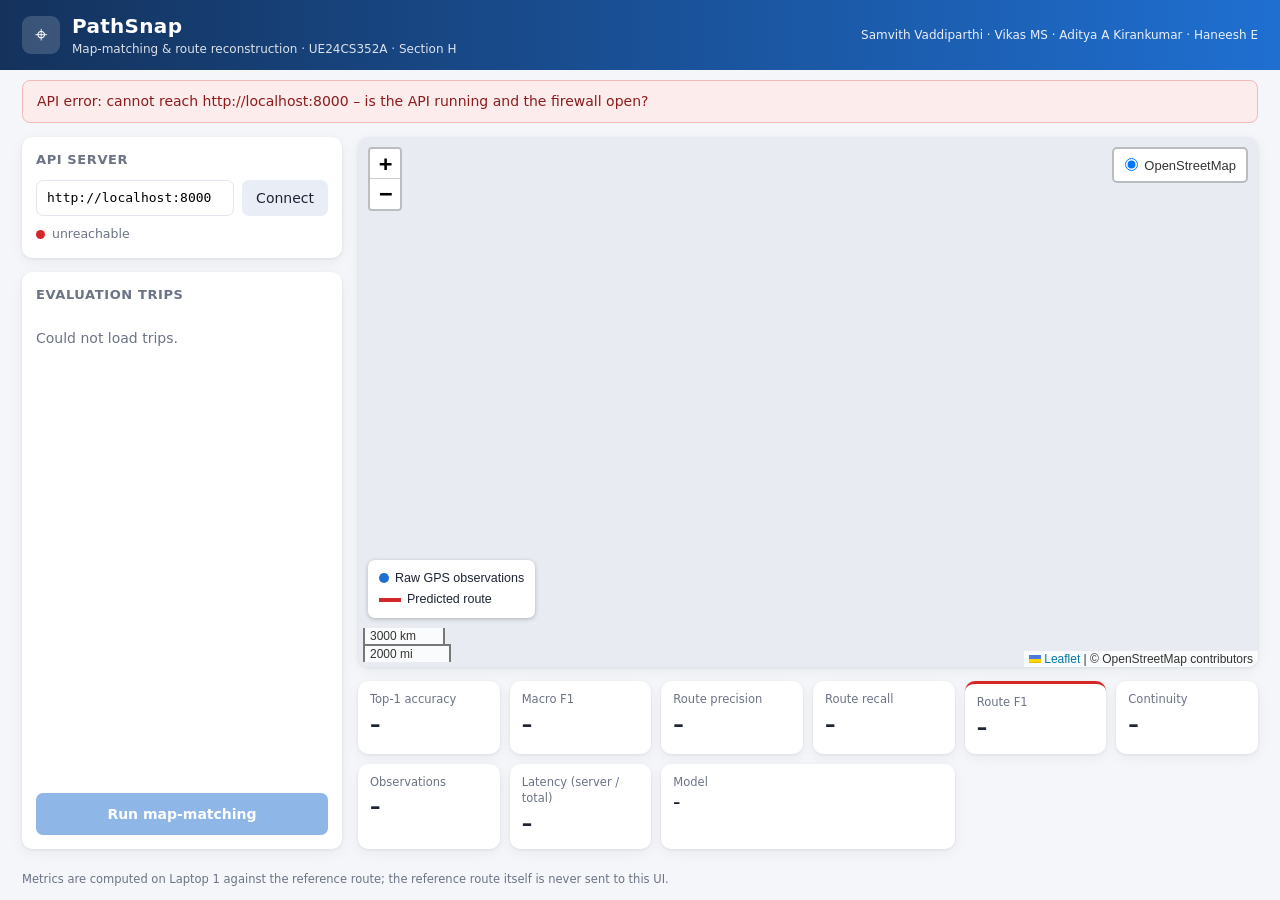
==== ui/index.html @ 96acb895 "Stages B2-B5: FastAPI backend, evaluator UI, deployment scripts, README, report skeleton - api/: /he" ====
<!DOCTYPE html>
<html lang="en">
<head>
  <meta charset="utf-8">
  <meta name="viewport" content="width=device-width, initial-scale=1">
  <title>PathSnap – Evaluator UI</title>
  <!-- Leaflet is bundled in ui/vendor so the UI works on a hotspot without internet (map tiles need internet). -->
  <link rel="stylesheet" href="vendor/leaflet/leaflet.css">
  <link rel="stylesheet" href="style.css">
</head>
<body>
<header>
  <div class="brand">
    <div class="logo">⌖</div>
    <div>
      <h1>PathSnap</h1>
      <p>Map-matching &amp; route reconstruction · UE24CS352A · Section H</p>
    </div>
  </div>
  <div class="team">Samvith Vaddiparthi · Vikas MS · Aditya A Kirankumar · Haneesh E</div>
</header>

<div id="banner" class="banner hidden" role="alert"></div>

<main>
  <aside>
    <section class="panel">
      <h2>API server</h2>
      <div class="api-row">
        <input id="apiUrl" type="text" spellcheck="false" placeholder="http://192.168.x.x:8000">
        <button id="connectBtn" class="secondary">Connect</button>
      </div>
      <div id="apiStatus" class="status"><span class="dot"></span><span class="txt">not connected</span></div>
    </section>

    <section class="panel grow">
      <h2>Evaluation trips <span id="tripCount" class="muted"></span></h2>
      <div id="tripList" class="trip-list"><p class="muted">Connect to the API to load trips.</p></div>
      <button id="runBtn" class="primary" disabled>Run map-matching</button>
    </section>
  </aside>

  <section class="content">
    <div class="map-wrap">
      <div id="map"></div>
      <div id="spinner" class="spinner hidden"><div class="ring"></div><span>Matching trip…</span></div>
    </div>

    <div class="metrics" id="metrics">
      <div class="metric"><span class="label">Top-1 accuracy</span><span class="value" id="m-top1">–</span></div>
      <div class="metric"><span class="label">Macro F1</span><span class="value" id="m-f1">–</span></div>
      <div class="metric"><span class="label">Route precision</span><span class="value" id="m-prec">–</span></div>
      <div class="metric"><span class="label">Route recall</span><span class="value" id="m-rec">–</span></div>
      <div class="metric accent"><span class="label">Route F1</span><span class="value" id="m-rf1">–</span></div>
      <div class="metric"><span class="label">Continuity</span><span class="value" id="m-cont">–</span></div>
      <div class="metric"><span class="label">Observations</span><span class="value" id="m-nobs">–</span></div>
      <div class="metric"><span class="label">Latency (server / total)</span><span class="value" id="m-lat">–</span></div>
      <div class="metric wide"><span class="label">Model</span><span class="value small" id="m-model">–</span></div>
    </div>
  </section>
</main>

<footer>Metrics are computed on Laptop 1 against the reference route; the reference route itself is never sent to this UI.</footer>

<script src="vendor/leaflet/leaflet.js"></script>
<script src="app.js"></script>
</body>
</html>
---- ui/vendor/leaflet/leaflet.css ----
/* required styles */

.leaflet-pane,
.leaflet-tile,
.leaflet-marker-icon,
.leaflet-marker-shadow,
.leaflet-tile-container,
.leaflet-pane > svg,
.leaflet-pane > canvas,
.leaflet-zoom-box,
.leaflet-image-layer,
.leaflet-layer {
	position: absolute;
	left: 0;
	top: 0;
	}
.leaflet-container {
	overflow: hidden;
	}
.leaflet-tile,
.leaflet-marker-icon,
.leaflet-marker-shadow {
	-webkit-user-select: none;
	   -moz-user-select: none;
	        user-select: none;
	  -webkit-user-drag: none;
	}
/* Prevents IE11 from highlighting tiles in blue */
.leaflet-tile::selection {
	background: transparent;
}
/* Safari renders non-retina tile on retina better with this, but Chrome is worse */
.leaflet-safari .leaflet-tile {
	image-rendering: -webkit-optimize-contrast;
	}
/* hack that prevents hw layers "stretching" when loading new tiles */
.leaflet-safari .leaflet-tile-container {
	width: 1600px;
	height: 1600px;
	-webkit-transform-origin: 0 0;
	}
.leaflet-marker-icon,
.leaflet-marker-shadow {
	display: block;
	}
/* .leaflet-container svg: reset svg max-width decleration shipped in Joomla! (joomla.org) 3.x */
/* .leaflet-container img: map is broken in FF if you have max-width: 100% on tiles */
.leaflet-container .leaflet-overlay-pane svg {
	max-width: none !important;
	max-height: none !important;
	}
.leaflet-container .leaflet-marker-pane img,
.leaflet-container .leaflet-shadow-pane img,
.leaflet-container .leaflet-tile-pane img,
.leaflet-container img.leaflet-image-layer,
.leaflet-container .leaflet-tile {
	max-width: none !important;
	max-height: none !important;
	width: auto;
	padding: 0;
	}

.leaflet-container img.leaflet-tile {
	/* See: https://bugs.chromium.org/p/chromium/issues/detail?id=600120 */
	mix-blend-mode: plus-lighter;
}

.leaflet-container.leaflet-touch-zoom {
	-ms-touch-action: pan-x pan-y;
	touch-action: pan-x pan-y;
	}
.leaflet-container.leaflet-touch-drag {
	-ms-touch-action: pinch-zoom;
	/* Fallback for FF which doesn't support pinch-zoom */
	touch-action: none;
	touch-action: pinch-zoom;
}
.leaflet-container.leaflet-touch-drag.leaflet-touch-zoom {
	-ms-touch-action: none;
	touch-action: none;
}
.leaflet-container {
	-webkit-tap-highlight-color: transparent;
}
.leaflet-container a {
	-webkit-tap-highlight-color: rgba(51, 181, 229, 0.4);
}
.leaflet-tile {
	filter: inherit;
	visibility: hidden;
	}
.leaflet-tile-loaded {
	visibility: inherit;
	}
.leaflet-zoom-box {
	width: 0;
	height: 0;
	-moz-box-sizing: border-box;
	     box-sizing: border-box;
	z-index: 800;
	}
/* workaround for https://bugzilla.mozilla.org/show_bug.cgi?id=888319 */
.leaflet-overlay-pane svg {
	-moz-user-select: none;
	}

.leaflet-pane         { z-index: 400; }

.leaflet-tile-pane    { z-index: 200; }
.leaflet-overlay-pane { z-index: 400; }
.leaflet-shadow-pane  { z-index: 500; }
.leaflet-marker-pane  { z-index: 600; }
.leaflet-tooltip-pane   { z-index: 650; }
.leaflet-popup-pane   { z-index: 700; }

.leaflet-map-pane canvas { z-index: 100; }
.leaflet-map-pane svg    { z-index: 200; }

.leaflet-vml-shape {
	width: 1px;
	height: 1px;
	}
.lvml {
	behavior: url(#default#VML);
	display: inline-block;
	position: absolute;
	}


/* control positioning */

.leaflet-control {
	position: relative;
	z-index: 800;
	pointer-events: visiblePainted; /* IE 9-10 doesn't have auto */
	pointer-events: auto;
	}
.leaflet-top,
.leaflet-bottom {
	position: absolute;
	z-index: 1000;
	pointer-events: none;
	}
.leaflet-top {
	top: 0;
	}
.leaflet-right {
	right: 0;
	}
.leaflet-bottom {
	bottom: 0;
	}
.leaflet-left {
	left: 0;
	}
.leaflet-control {
	float: left;
	clear: both;
	}
.leaflet-right .leaflet-control {
	float: right;
	}
.leaflet-top .leaflet-control {
	margin-top: 10px;
	}
.leaflet-bottom .leaflet-control {
	margin-bottom: 10px;
	}
.leaflet-left .leaflet-control {
	margin-left: 10px;
	}
.leaflet-right .leaflet-control {
	margin-right: 10px;
	}


/* zoom and fade animations */

.leaflet-fade-anim .leaflet-popup {
	opacity: 0;
	-webkit-transition: opacity 0.2s linear;
	   -moz-transition: opacity 0.2s linear;
	        transition: opacity 0.2s linear;
	}
.leaflet-fade-anim .leaflet-map-pane .leaflet-popup {
	opacity: 1;
	}
.leaflet-zoom-animated {
	-webkit-transform-origin: 0 0;
	    -ms-transform-origin: 0 0;
	        transform-origin: 0 0;
	}
svg.leaflet-zoom-animated {
	will-change: transform;
}

.leaflet-zoom-anim .leaflet-zoom-animated {
	-webkit-transition: -webkit-transform 0.25s cubic-bezier(0,0,0.25,1);
	   -moz-transition:    -moz-transform 0.25s cubic-bezier(0,0,0.25,1);
	        transition:         transform 0.25s cubic-bezier(0,0,0.25,1);
	}
.leaflet-zoom-anim .leaflet-tile,
.leaflet-pan-anim .leaflet-tile {
	-webkit-transition: none;
	   -moz-transition: none;
	        transition: none;
	}

.leaflet-zoom-anim .leaflet-zoom-hide {
	visibility: hidden;
	}


/* cursors */

.leaflet-interactive {
	cursor: pointer;
	}
.leaflet-grab {
	cursor: -webkit-grab;
	cursor:    -moz-grab;
	cursor:         grab;
	}
.leaflet-crosshair,
.leaflet-crosshair .leaflet-interactive {
	cursor: crosshair;
	}
.leaflet-popup-pane,
.leaflet-control {
	cursor: auto;
	}
.leaflet-dragging .leaflet-grab,
.leaflet-dragging .leaflet-grab .leaflet-interactive,
.leaflet-dragging .leaflet-marker-draggable {
	cursor: move;
	cursor: -webkit-grabbing;
	cursor:    -moz-grabbing;
	cursor:         grabbing;
	}

/* marker & overlays interactivity */
.leaflet-marker-icon,
.leaflet-marker-shadow,
.leaflet-image-layer,
.leaflet-pane > svg path,
.leaflet-tile-container {
	pointer-events: none;
	}

.leaflet-marker-icon.leaflet-interactive,
.leaflet-image-layer.leaflet-interactive,
.leaflet-pane > svg path.leaflet-interactive,
svg.leaflet-image-layer.leaflet-interactive path {
	pointer-events: visiblePainted; /* IE 9-10 doesn't have auto */
	pointer-events: auto;
	}

/* visual tweaks */

.leaflet-container {
	background: #ddd;
	outline-offset: 1px;
	}
.leaflet-container a {
	color: #0078A8;
	}
.leaflet-zoom-box {
	border: 2px dotted #38f;
	background: rgba(255,255,255,0.5);
	}


/* general typography */
.leaflet-container {
	font-family: "Helvetica Neue", Arial, Helvetica, sans-serif;
	font-size: 12px;
	font-size: 0.75rem;
	line-height: 1.5;
	}


/* general toolbar styles */

.leaflet-bar {
	box-shadow: 0 1px 5px rgba(0,0,0,0.65);
	border-radius: 4px;
	}
.leaflet-bar a {
	background-color: #fff;
	border-bottom: 1px solid #ccc;
	width: 26px;
	height: 26px;
	line-height: 26px;
	display: block;
	text-align: center;
	text-decoration: none;
	color: black;
	}
.leaflet-bar a,
.leaflet-control-layers-toggle {
	background-position: 50% 50%;
	background-repeat: no-repeat;
	display: block;
	}
.leaflet-bar a:hover,
.leaflet-bar a:focus {
	background-color: #f4f4f4;
	}
.leaflet-bar a:first-child {
	border-top-left-radius: 4px;
	border-top-right-radius: 4px;
	}
.leaflet-bar a:last-child {
	border-bottom-left-radius: 4px;
	border-bottom-right-radius: 4px;
	border-bottom: none;
	}
.leaflet-bar a.leaflet-disabled {
	cursor: default;
	background-color: #f4f4f4;
	color: #bbb;
	}

.leaflet-touch .leaflet-bar a {
	width: 30px;
	height: 30px;
	line-height: 30px;
	}
.leaflet-touch .leaflet-bar a:first-child {
	border-top-left-radius: 2px;
	border-top-right-radius: 2px;
	}
.leaflet-touch .leaflet-bar a:last-child {
	border-bottom-left-radius: 2px;
	border-bottom-right-radius: 2px;
	}

/* zoom control */

.leaflet-control-zoom-in,
.leaflet-control-zoom-out {
	font: bold 18px 'Lucida Console', Monaco, monospace;
	text-indent: 1px;
	}

.leaflet-touch .leaflet-control-zoom-in, .leaflet-touch .leaflet-control-zoom-out  {
	font-size: 22px;
	}


/* layers control */

.leaflet-control-layers {
	box-shadow: 0 1px 5px rgba(0,0,0,0.4);
	background: #fff;
	border-radius: 5px;
	}
.leaflet-control-layers-toggle {
	background-image: url(images/layers.png);
	width: 36px;
	height: 36px;
	}
.leaflet-retina .leaflet-control-layers-toggle {
	background-image: url(images/layers-2x.png);
	background-size: 26px 26px;
	}
.leaflet-touch .leaflet-control-layers-toggle {
	width: 44px;
	height: 44px;
	}
.leaflet-control-layers .leaflet-control-layers-list,
.leaflet-control-layers-expanded .leaflet-control-layers-toggle {
	display: none;
	}
.leaflet-control-layers-expanded .leaflet-control-layers-list {
	display: block;
	position: relative;
	}
.leaflet-control-layers-expanded {
	padding: 6px 10px 6px 6px;
	color: #333;
	background: #fff;
	}
.leaflet-control-layers-scrollbar {
	overflow-y: scroll;
	overflow-x: hidden;
	padding-right: 5px;
	}
.leaflet-control-layers-selector {
	margin-top: 2px;
	position: relative;
	top: 1px;
	}
.leaflet-control-layers label {
	display: block;
	font-size: 13px;
	font-size: 1.08333em;
	}
.leaflet-control-layers-separator {
	height: 0;
	border-top: 1px solid #ddd;
	margin: 5px -10px 5px -6px;
	}

/* Default icon URLs */
.leaflet-default-icon-path { /* used only in path-guessing heuristic, see L.Icon.Default */
	background-image: url(images/marker-icon.png);
	}


/* attribution and scale controls */

.leaflet-container .leaflet-control-attribution {
	background: #fff;
	background: rgba(255, 255, 255, 0.8);
	margin: 0;
	}
.leaflet-control-attribution,
.leaflet-control-scale-line {
	padding: 0 5px;
	color: #333;
	line-height: 1.4;
	}
.leaflet-control-attribution a {
	text-decoration: none;
	}
.leaflet-control-attribution a:hover,
.leaflet-control-attribution a:focus {
	text-decoration: underline;
	}
.leaflet-attribution-flag {
	display: inline !important;
	vertical-align: baseline !important;
	width: 1em;
	height: 0.6669em;
	}
.leaflet-left .leaflet-control-scale {
	margin-left: 5px;
	}
.leaflet-bottom .leaflet-control-scale {
	margin-bottom: 5px;
	}
.leaflet-control-scale-line {
	border: 2px solid #777;
	border-top: none;
	line-height: 1.1;
	padding: 2px 5px 1px;
	white-space: nowrap;
	-moz-box-sizing: border-box;
	     box-sizing: border-box;
	background: rgba(255, 255, 255, 0.8);
	text-shadow: 1px 1px #fff;
	}
.leaflet-control-scale-line:not(:first-child) {
	border-top: 2px solid #777;
	border-bottom: none;
	margin-top: -2px;
	}
.leaflet-control-scale-line:not(:first-child):not(:last-child) {
	border-bottom: 2px solid #777;
	}

.leaflet-touch .leaflet-control-attribution,
.leaflet-touch .leaflet-control-layers,
.leaflet-touch .leaflet-bar {
	box-shadow: none;
	}
.leaflet-touch .leaflet-control-layers,
.leaflet-touch .leaflet-bar {
	border: 2px solid rgba(0,0,0,0.2);
	background-clip: padding-box;
	}


/* popup */

.leaflet-popup {
	position: absolute;
	text-align: center;
	margin-bottom: 20px;
	}
.leaflet-popup-content-wrapper {
	padding: 1px;
	text-align: left;
	border-radius: 12px;
	}
.leaflet-popup-content {
	margin: 13px 24px 13px 20px;
	line-height: 1.3;
	font-size: 13px;
	font-size: 1.08333em;
	min-height: 1px;
	}
.leaflet-popup-content p {
	margin: 17px 0;
	margin: 1.3em 0;
	}
.leaflet-popup-tip-container {
	width: 40px;
	height: 20px;
	position: absolute;
	left: 50%;
	margin-top: -1px;
	margin-left: -20px;
	overflow: hidden;
	pointer-events: none;
	}
.leaflet-popup-tip {
	width: 17px;
	height: 17px;
	padding: 1px;

	margin: -10px auto 0;
	pointer-events: auto;

	-webkit-transform: rotate(45deg);
	   -moz-transform: rotate(45deg);
	    -ms-transform: rotate(45deg);
	        transform: rotate(45deg);
	}
.leaflet-popup-content-wrapper,
.leaflet-popup-tip {
	background: white;
	color: #333;
	box-shadow: 0 3px 14px rgba(0,0,0,0.4);
	}
.leaflet-container a.leaflet-popup-close-button {
	position: absolute;
	top: 0;
	right: 0;
	border: none;
	text-align: center;
	width: 24px;
	height: 24px;
	font: 16px/24px Tahoma, Verdana, sans-serif;
	color: #757575;
	text-decoration: none;
	background: transparent;
	}
.leaflet-container a.leaflet-popup-close-button:hover,
.leaflet-container a.leaflet-popup-close-button:focus {
	color: #585858;
	}
.leaflet-popup-scrolled {
	overflow: auto;
	}

.leaflet-oldie .leaflet-popup-content-wrapper {
	-ms-zoom: 1;
	}
.leaflet-oldie .leaflet-popup-tip {
	width: 24px;
	margin: 0 auto;

	-ms-filter: "progid:DXImageTransform.Microsoft.Matrix(M11=0.70710678, M12=0.70710678, M21=-0.70710678, M22=0.70710678)";
	filter: progid:DXImageTransform.Microsoft.Matrix(M11=0.70710678, M12=0.70710678, M21=-0.70710678, M22=0.70710678);
	}

.leaflet-oldie .leaflet-control-zoom,
.leaflet-oldie .leaflet-control-layers,
.leaflet-oldie .leaflet-popup-content-wrapper,
.leaflet-oldie .leaflet-popup-tip {
	border: 1px solid #999;
	}


/* div icon */

.leaflet-div-icon {
	background: #fff;
	border: 1px solid #666;
	}


/* Tooltip */
/* Base styles for the element that has a tooltip */
.leaflet-tooltip {
	position: absolute;
	padding: 6px;
	background-color: #fff;
	border: 1px solid #fff;
	border-radius: 3px;
	color: #222;
	white-space: nowrap;
	-webkit-user-select: none;
	-moz-user-select: none;
	-ms-user-select: none;
	user-select: none;
	pointer-events: none;
	box-shadow: 0 1px 3px rgba(0,0,0,0.4);
	}
.leaflet-tooltip.leaflet-interactive {
	cursor: pointer;
	pointer-events: auto;
	}
.leaflet-tooltip-top:before,
.leaflet-tooltip-bottom:before,
.leaflet-tooltip-left:before,
.leaflet-tooltip-right:before {
	position: absolute;
	pointer-events: none;
	border: 6px solid transparent;
	background: transparent;
	content: "";
	}

/* Directions */

.leaflet-tooltip-bottom {
	margin-top: 6px;
}
.leaflet-tooltip-top {
	margin-top: -6px;
}
.leaflet-tooltip-bottom:before,
.leaflet-tooltip-top:before {
	left: 50%;
	margin-left: -6px;
	}
.leaflet-tooltip-top:before {
	bottom: 0;
	margin-bottom: -12px;
	border-top-color: #fff;
	}
.leaflet-tooltip-bottom:before {
	top: 0;
	margin-top: -12px;
	margin-left: -6px;
	border-bottom-color: #fff;
	}
.leaflet-tooltip-left {
	margin-left: -6px;
}
.leaflet-tooltip-right {
	margin-left: 6px;
}
.leaflet-tooltip-left:before,
.leaflet-tooltip-right:before {
	top: 50%;
	margin-top: -6px;
	}
.leaflet-tooltip-left:before {
	right: 0;
	margin-right: -12px;
	border-left-color: #fff;
	}
.leaflet-tooltip-right:before {
	left: 0;
	margin-left: -12px;
	border-right-color: #fff;
	}

/* Printing */

@media print {
	/* Prevent printers from removing background-images of controls. */
	.leaflet-control {
		-webkit-print-color-adjust: exact;
		print-color-adjust: exact;
		}
	}
---- ui/style.css ----
:root {
  --bg: #f4f6f9; --panel: #fff; --ink: #1d2433; --muted: #6b7385; --line: #e2e6ee;
  --brand: #1f6fd1; --brand-dark: #1857a6; --red: #d62728; --green: #1a9e3f; --warn: #b26a00;
  --radius: 10px; --shadow: 0 1px 3px rgba(20, 30, 50, .08), 0 4px 14px rgba(20, 30, 50, .05);
}
* { box-sizing: border-box; }
html, body { height: 100%; margin: 0; }
body { font: 14px/1.45 system-ui, -apple-system, "Segoe UI", Roboto, sans-serif; color: var(--ink); background: var(--bg);
       display: flex; flex-direction: column; }

header { display: flex; justify-content: space-between; align-items: center; gap: 16px; padding: 12px 22px;
         background: linear-gradient(90deg, #14325c, #1f6fd1); color: #fff; }
.brand { display: flex; align-items: center; gap: 12px; }
.logo { width: 38px; height: 38px; border-radius: 9px; background: rgba(255,255,255,.16); display: grid;
        place-items: center; font-size: 22px; }
header h1 { margin: 0; font-size: 20px; letter-spacing: .3px; }
header p { margin: 0; font-size: 12px; opacity: .85; }
.team { font-size: 12px; opacity: .9; text-align: right; }

.banner { margin: 10px 22px 0; padding: 10px 14px; border-radius: 8px; background: #fdecec; color: #8c1c1c;
          border: 1px solid #f3b9b9; }
.banner.info { background: #eef5ff; color: #173f75; border-color: #bcd5f7; }
.hidden { display: none !important; }

main { flex: 1; display: grid; grid-template-columns: 320px 1fr; gap: 16px; padding: 14px 22px; min-height: 0; }
aside { display: flex; flex-direction: column; gap: 14px; min-height: 0; }
.panel { background: var(--panel); border-radius: var(--radius); box-shadow: var(--shadow); padding: 14px; }
.panel.grow { flex: 1; display: flex; flex-direction: column; min-height: 0; }
h2 { margin: 0 0 10px; font-size: 13px; text-transform: uppercase; letter-spacing: .6px; color: var(--muted); }
.muted { color: var(--muted); font-weight: 400; text-transform: none; letter-spacing: 0; }

.api-row { display: flex; gap: 8px; }
input[type=text] { flex: 1; padding: 8px 10px; border: 1px solid var(--line); border-radius: 7px; font: inherit;
                   font-family: ui-monospace, Consolas, monospace; font-size: 13px; }
input[type=text]:focus { outline: 2px solid #bcd5f7; border-color: var(--brand); }
button { font: inherit; border: 0; border-radius: 7px; padding: 8px 14px; cursor: pointer; }
button.primary { margin-top: 12px; background: var(--brand); color: #fff; font-weight: 600; padding: 11px; }
button.primary:hover:not(:disabled) { background: var(--brand-dark); }
button.secondary { background: #e9eef6; color: var(--ink); }
button:disabled { opacity: .5; cursor: not-allowed; }

.status { margin-top: 9px; display: flex; align-items: center; gap: 7px; font-size: 12.5px; color: var(--muted); }
.dot { width: 9px; height: 9px; border-radius: 50%; background: #b8bfcc; }
.status.ok .dot { background: var(--green); } .status.err .dot { background: var(--red); }
.status.busy .dot { background: #e0a100; }

.trip-list { flex: 1; overflow-y: auto; display: flex; flex-direction: column; gap: 6px; padding-right: 2px; }
.trip { display: flex; justify-content: space-between; align-items: center; padding: 9px 11px; border: 1px solid var(--line);
        border-radius: 8px; cursor: pointer; background: #fff; transition: border-color .12s, background .12s; }
.trip:hover { border-color: #9dbbe6; }
.trip.selected { border-color: var(--brand); background: #eef5ff; }
.trip .id { font-family: ui-monospace, Consolas, monospace; font-weight: 600; }
.trip .meta { font-size: 12px; color: var(--muted); }
.trip .done { font-size: 11px; color: var(--green); margin-left: 6px; }

.content { display: flex; flex-direction: column; gap: 14px; min-height: 0; }
.map-wrap { position: relative; flex: 1; min-height: 380px; border-radius: var(--radius); overflow: hidden; box-shadow: var(--shadow); }
#map { position: absolute; inset: 0; background: #e8ecf2; }
.spinner { position: absolute; inset: 0; z-index: 1000; background: rgba(255,255,255,.6); display: flex;
           flex-direction: column; align-items: center; justify-content: center; gap: 10px; font-weight: 600; }
.ring { width: 42px; height: 42px; border-radius: 50%; border: 4px solid #cfdcf0; border-top-color: var(--brand);
        animation: spin .8s linear infinite; }
@keyframes spin { to { transform: rotate(360deg); } }

.metrics { display: grid; grid-template-columns: repeat(auto-fill, minmax(140px, 1fr)); gap: 10px; }
.metric { background: var(--panel); border-radius: var(--radius); box-shadow: var(--shadow); padding: 10px 12px;
          display: flex; flex-direction: column; gap: 2px; }
.metric.wide { grid-column: span 2; }
.metric.accent { border-top: 3px solid var(--red); }
.metric .label { font-size: 11.5px; color: var(--muted); }
.metric .value { font-size: 21px; font-weight: 650; font-variant-numeric: tabular-nums; }
.metric .value.small { font-size: 14px; font-weight: 600; }
.metric .value.na { font-size: 14px; color: var(--muted); font-weight: 500; }

.legend { background: #fff; padding: 8px 11px; border-radius: 7px; box-shadow: 0 1px 4px rgba(0,0,0,.25); font-size: 12.5px; line-height: 1.7; }
.legend i { display: inline-block; vertical-align: middle; margin-right: 6px; }
.legend .pt { width: 10px; height: 10px; border-radius: 50%; }
.legend .ln { width: 22px; border-top: 4px solid; }
.legend .dash { width: 22px; border-top: 3px dashed; }

footer { padding: 8px 22px 12px; font-size: 11.5px; color: var(--muted); }

@media (max-width: 900px) {
  main { grid-template-columns: 1fr; }
  .map-wrap { min-height: 420px; }
  header { flex-direction: column; align-items: flex-start; } .team { text-align: left; }
}
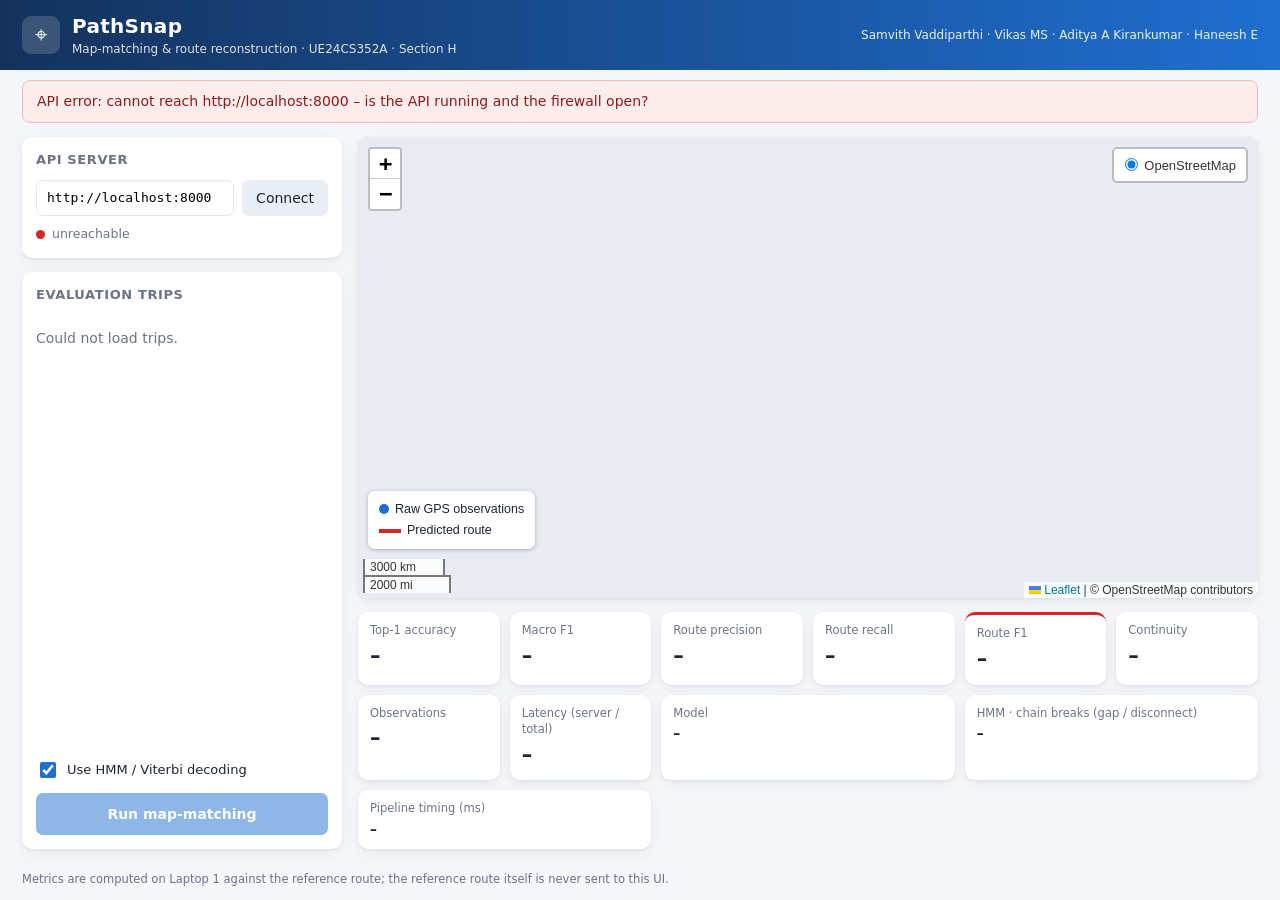
==== commit 2bd070bc: "C2: UI/API support for HMM output (use_hmm toggle, breaks/timing cards, console hmm_breaks, JSON san" ====
--- a/ui/index.html
+++ b/ui/index.html
@@ -36,6 +36,9 @@
     <section class="panel grow">
       <h2>Evaluation trips <span id="tripCount" class="muted"></span></h2>
       <div id="tripList" class="trip-list"><p class="muted">Connect to the API to load trips.</p></div>
+      <label class="toggle" title="Off = classifier-only route (sends use_hmm=false)">
+        <input type="checkbox" id="useHmm" checked> Use HMM / Viterbi decoding
+      </label>
       <button id="runBtn" class="primary" disabled>Run map-matching</button>
     </section>
   </aside>
@@ -56,6 +59,8 @@
       <div class="metric"><span class="label">Observations</span><span class="value" id="m-nobs">–</span></div>
       <div class="metric"><span class="label">Latency (server / total)</span><span class="value" id="m-lat">–</span></div>
       <div class="metric wide"><span class="label">Model</span><span class="value small" id="m-model">–</span></div>
+      <div class="metric wide" id="hmmCard"><span class="label">HMM · chain breaks (gap / disconnect)</span><span class="value small" id="m-hmm">–</span></div>
+      <div class="metric wide"><span class="label">Pipeline timing (ms)</span><span class="value small" id="m-timing">–</span></div>
     </div>
   </section>
 </main>
--- a/ui/style.css
+++ b/ui/style.css
@@ -39,6 +39,8 @@
 button.secondary { background: #e9eef6; color: var(--ink); }
 button:disabled { opacity: .5; cursor: not-allowed; }
 
+.toggle { display: flex; align-items: center; gap: 8px; margin-top: 12px; font-size: 13px; cursor: pointer; user-select: none; }
+.toggle input { width: 16px; height: 16px; accent-color: var(--brand); }
 .status { margin-top: 9px; display: flex; align-items: center; gap: 7px; font-size: 12.5px; color: var(--muted); }
 .dot { width: 9px; height: 9px; border-radius: 50%; background: #b8bfcc; }
 .status.ok .dot { background: var(--green); } .status.err .dot { background: var(--red); }
